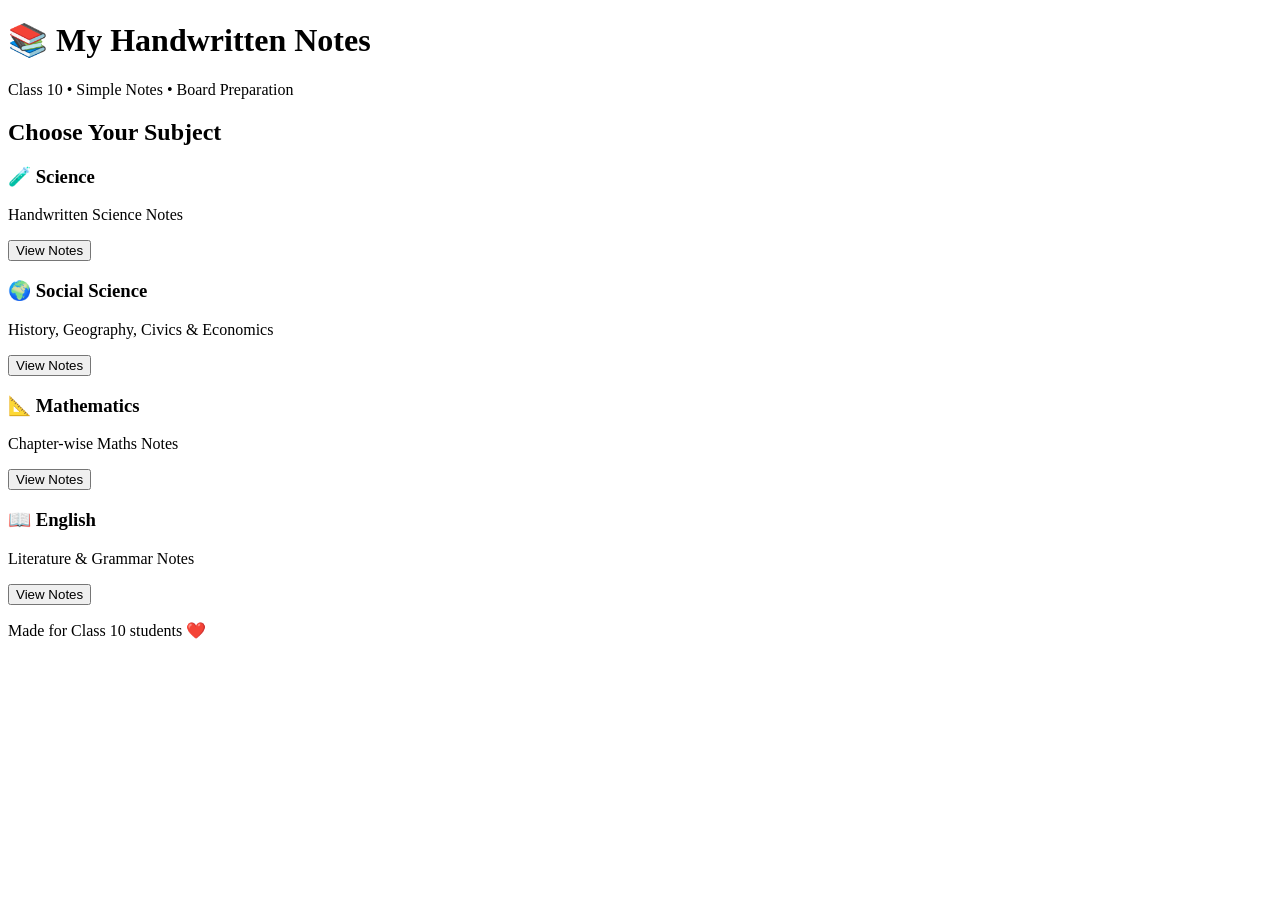
==== index.html @ a2fe721a "Add files via upload" ====
<!DOCTYPE html>
<html lang="en">
<head>
    <meta charset="UTF-8">
    <meta name="viewport" content="width=device-width, initial-scale=1.0">

    <title>My Handwritten Notes</title>

    <link rel="stylesheet" href="style.css">
</head>

<body>

    <header>
        <h1>📚 My Handwritten Notes</h1>
        <p>Class 10 • Simple Notes • Board Preparation</p>
    </header>

    <main>

        <h2>Choose Your Subject</h2>

        <div class="subjects">

            <div class="card">
                <h3>🧪 Science</h3>
                <p>Handwritten Science Notes</p>
                <button onclick="openSubject('Science')">
                    View Notes
                </button>
            </div>

            <div class="card">
                <h3>🌍 Social Science</h3>
                <p>History, Geography, Civics & Economics</p>
                <button onclick="openSubject('SST')">
                    View Notes
                </button>
            </div>

            <div class="card">
                <h3>📐 Mathematics</h3>
                <p>Chapter-wise Maths Notes</p>
                <button onclick="openSubject('Maths')">
                    View Notes
                </button>
            </div>

            <div class="card">
                <h3>📖 English</h3>
                <p>Literature & Grammar Notes</p>
                <button onclick="openSubject('English')">
                    View Notes
                </button>
            </div>

        </div>

    </main>

    <footer>
        <p>Made for Class 10 students ❤️</p>
    </footer>

    <script src="script.js"></script>

</body>
</html>
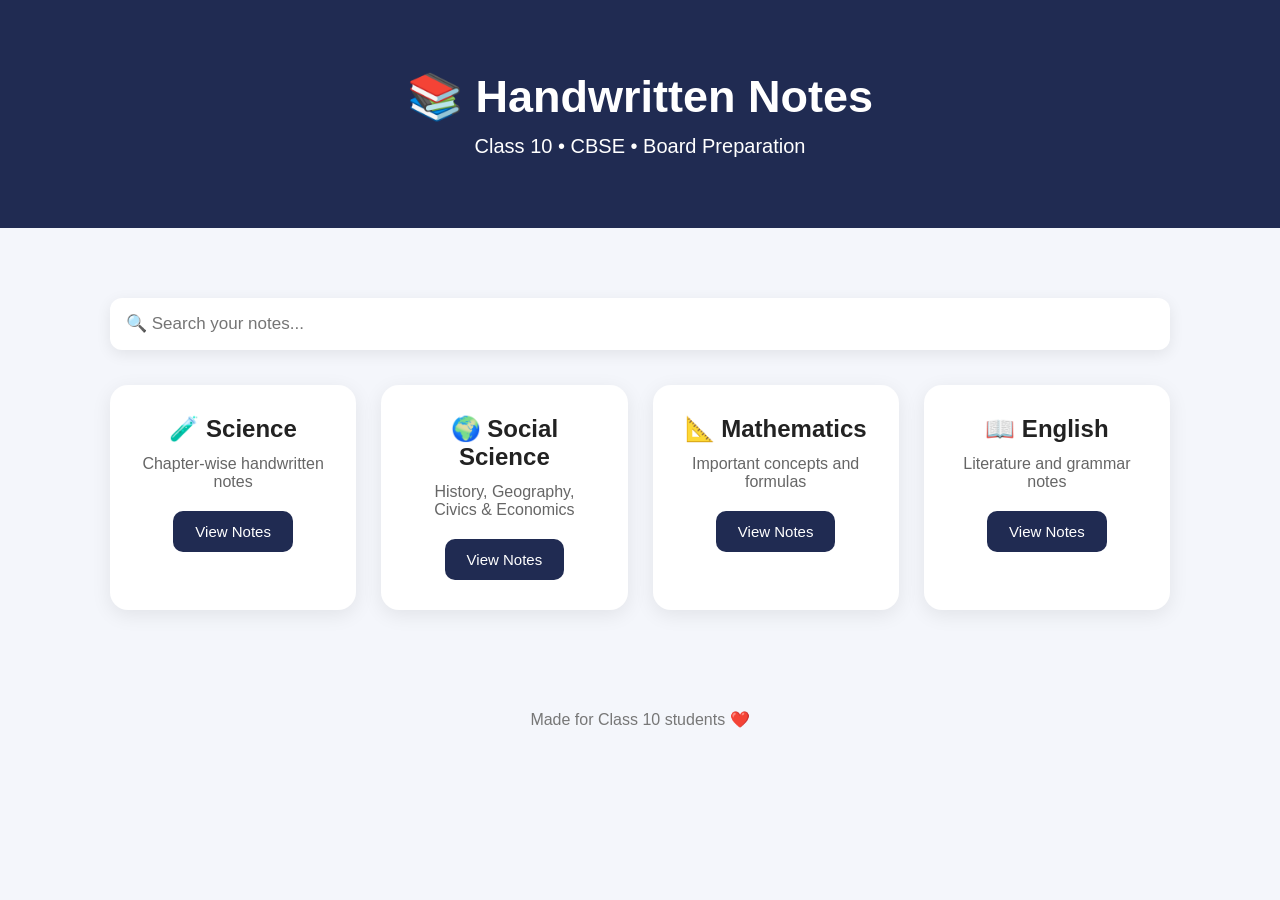
==== commit 4b690bde: "Add files via upload" ====
--- a/index.html
+++ b/index.html
@@ -1,68 +1,149 @@
 <!DOCTYPE html>
 <html lang="en">
+
 <head>
     <meta charset="UTF-8">
     <meta name="viewport" content="width=device-width, initial-scale=1.0">
 
-    <title>My Handwritten Notes</title>
+    <title>Handwritten Notes | Class 10</title>
 
-    <link rel="stylesheet" href="style.css">
+    <style>
+        * {
+            margin: 0;
+            padding: 0;
+            box-sizing: border-box;
+        }
+
+        body {
+            font-family: Arial, sans-serif;
+            background: #f4f6fb;
+            color: #222;
+        }
+
+        header {
+            background: #202b52;
+            color: white;
+            text-align: center;
+            padding: 70px 20px;
+        }
+
+        header h1 {
+            font-size: 45px;
+            margin-bottom: 12px;
+        }
+
+        header p {
+            font-size: 20px;
+        }
+
+        .container {
+            max-width: 1100px;
+            margin: 50px auto;
+            padding: 20px;
+        }
+
+        .search {
+            width: 100%;
+            padding: 16px;
+            border: none;
+            border-radius: 12px;
+            font-size: 17px;
+            margin-bottom: 35px;
+            box-shadow: 0 4px 15px rgba(0,0,0,0.08);
+        }
+
+        .subjects {
+            display: grid;
+            grid-template-columns: repeat(auto-fit, minmax(230px, 1fr));
+            gap: 25px;
+        }
+
+        .card {
+            background: white;
+            padding: 30px;
+            border-radius: 18px;
+            text-align: center;
+            box-shadow: 0 5px 20px rgba(0,0,0,0.08);
+        }
+
+        .card h2 {
+            margin-bottom: 12px;
+        }
+
+        .card p {
+            color: #666;
+            margin-bottom: 20px;
+        }
+
+        button {
+            border: none;
+            padding: 12px 22px;
+            border-radius: 10px;
+            background: #202b52;
+            color: white;
+            cursor: pointer;
+            font-size: 15px;
+        }
+
+        footer {
+            text-align: center;
+            padding: 30px;
+            color: #777;
+        }
+    </style>
 </head>
 
 <body>
 
     <header>
-        <h1>📚 My Handwritten Notes</h1>
-        <p>Class 10 • Simple Notes • Board Preparation</p>
+        <h1>📚 Handwritten Notes</h1>
+        <p>Class 10 • CBSE • Board Preparation</p>
     </header>
 
-    <main>
+    <div class="container">
 
-        <h2>Choose Your Subject</h2>
+        <input
+            class="search"
+            type="text"
+            placeholder="🔍 Search your notes..."
+        >
 
         <div class="subjects">
 
             <div class="card">
-                <h3>🧪 Science</h3>
-                <p>Handwritten Science Notes</p>
-                <button onclick="openSubject('Science')">
-                    View Notes
-                </button>
+                <h2>🧪 Science</h2>
+                <p>Chapter-wise handwritten notes</p>
+                <a href="science/science.html">
+    <button>View Notes</button>
+</a>
             </div>
 
             <div class="card">
-                <h3>🌍 Social Science</h3>
+                <h2>🌍 Social Science</h2>
                 <p>History, Geography, Civics & Economics</p>
-                <button onclick="openSubject('SST')">
-                    View Notes
-                </button>
+                <button>View Notes</button>
             </div>
 
             <div class="card">
-                <h3>📐 Mathematics</h3>
-                <p>Chapter-wise Maths Notes</p>
-                <button onclick="openSubject('Maths')">
-                    View Notes
-                </button>
+                <h2>📐 Mathematics</h2>
+                <p>Important concepts and formulas</p>
+                <button>View Notes</button>
             </div>
 
             <div class="card">
-                <h3>📖 English</h3>
-                <p>Literature & Grammar Notes</p>
-                <button onclick="openSubject('English')">
-                    View Notes
-                </button>
+                <h2>📖 English</h2>
+                <p>Literature and grammar notes</p>
+                <button>View Notes</button>
             </div>
 
         </div>
 
-    </main>
+    </div>
 
     <footer>
         <p>Made for Class 10 students ❤️</p>
     </footer>
 
-    <script src="script.js"></script>
+</body>
 
-</body>
 </html>
